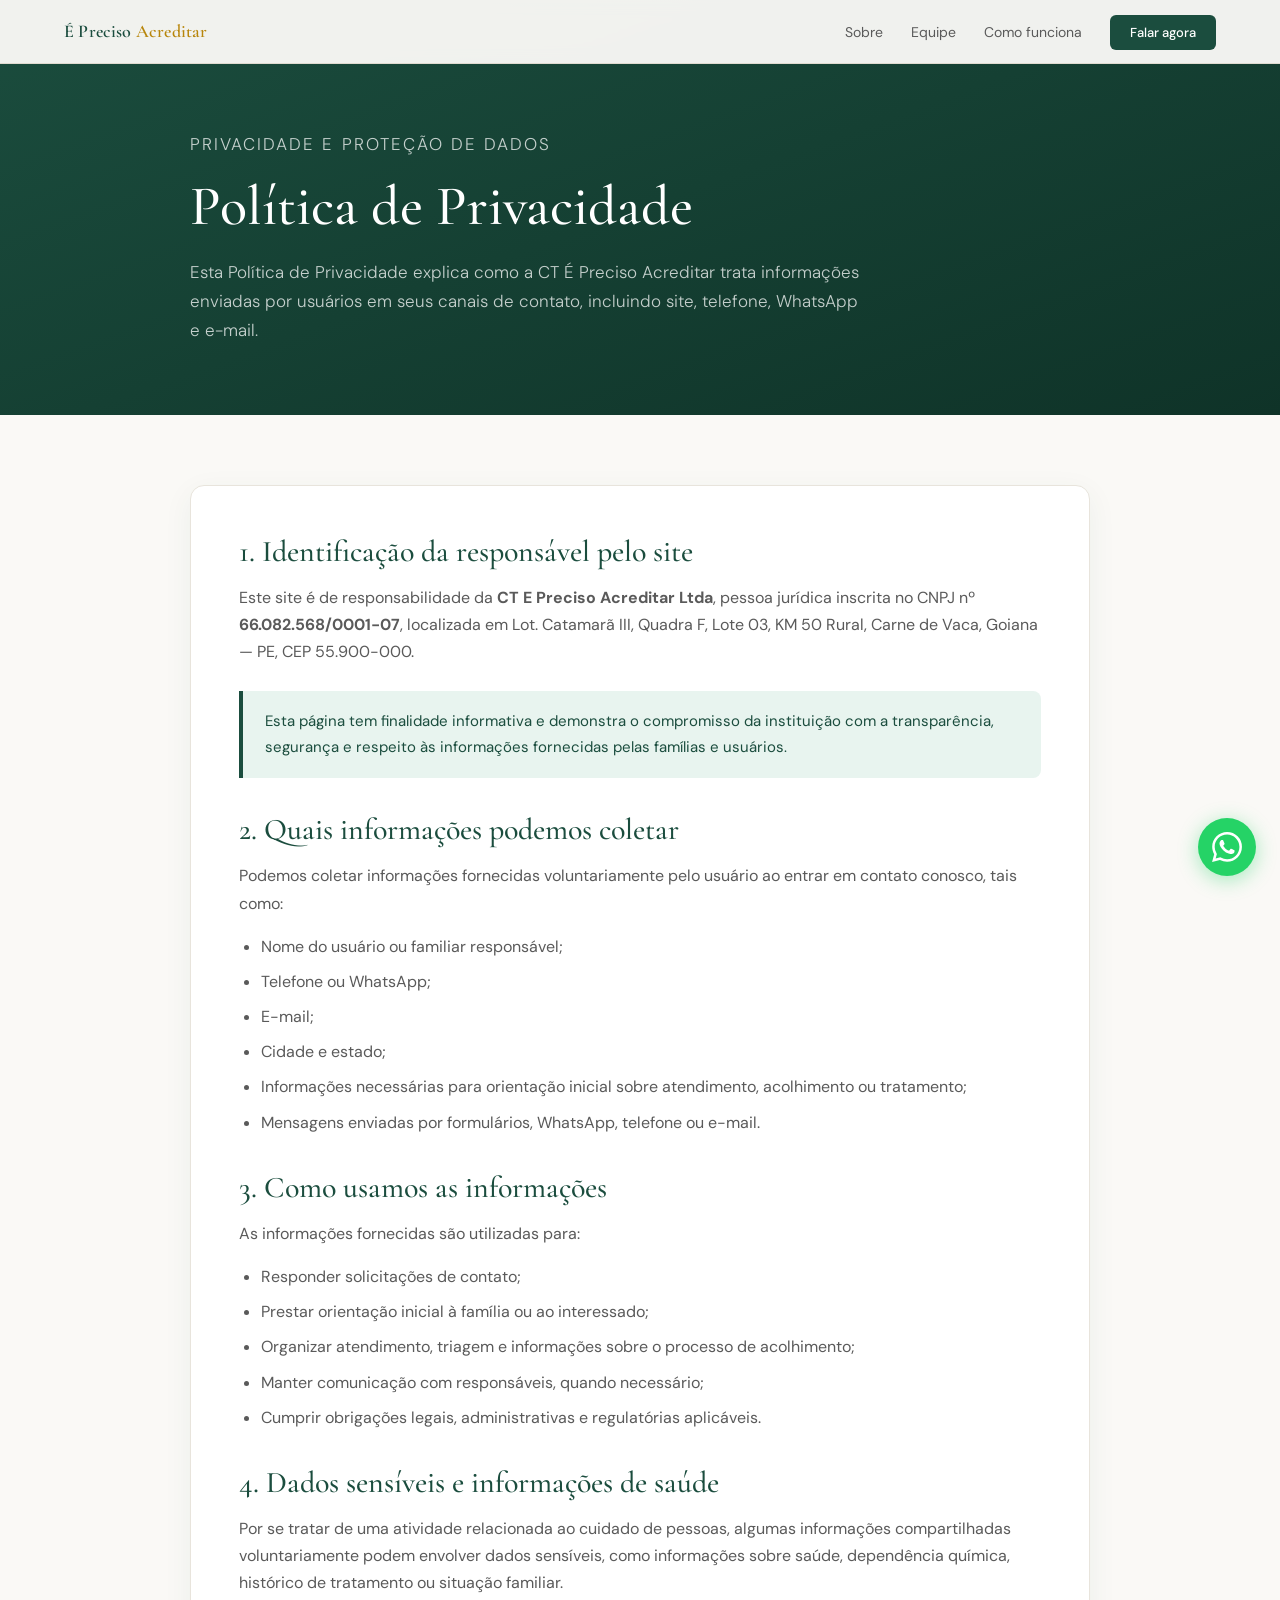
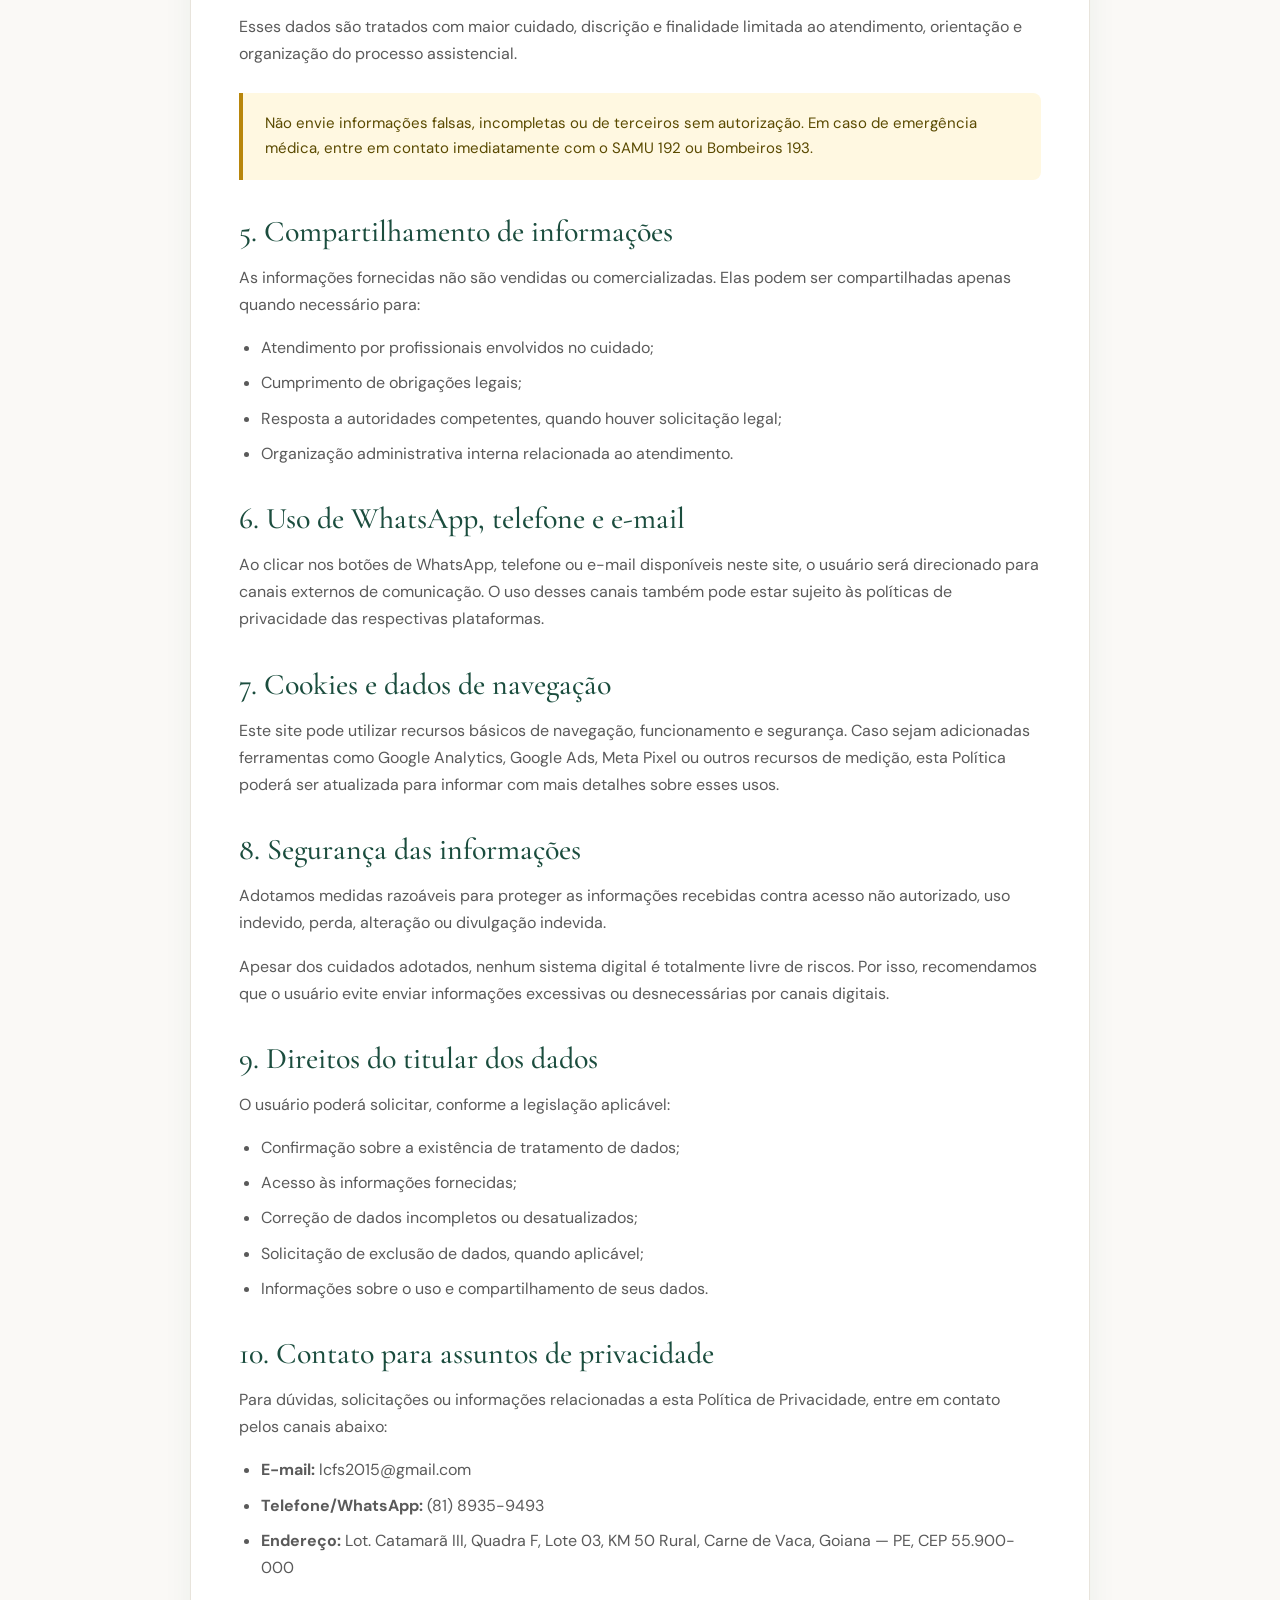
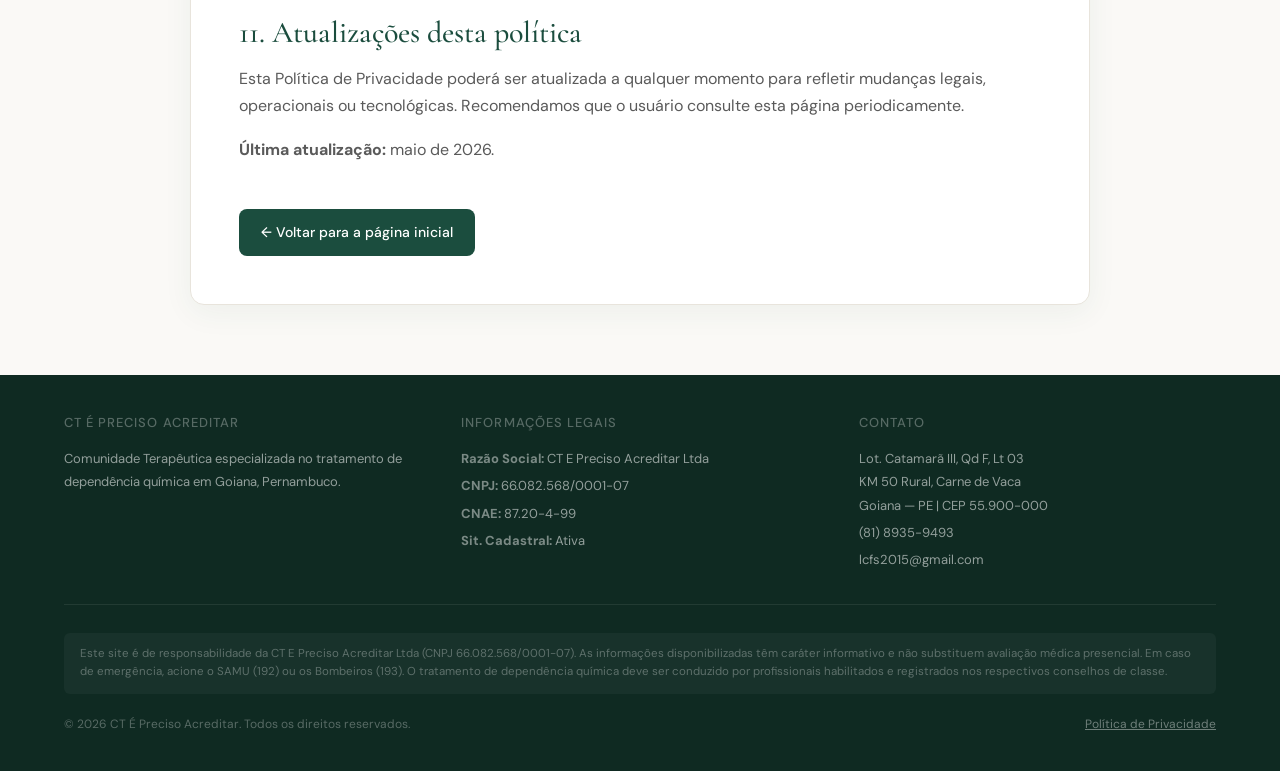
==== privacidade.html @ 7812416e "primeiro commit do site da CT" ====
<!DOCTYPE html>
<html lang="pt-BR">
<head>
  <meta charset="UTF-8">
  <meta name="viewport" content="width=device-width, initial-scale=1.0">

  <title>Política de Privacidade | CT É Preciso Acreditar</title>

  <meta name="description" content="Política de Privacidade da CT É Preciso Acreditar. Saiba como coletamos, utilizamos e protegemos informações enviadas por usuários em nossos canais de contato.">

  <link rel="preconnect" href="https://fonts.googleapis.com">
  <link href="https://fonts.googleapis.com/css2?family=Cormorant+Garamond:wght@400;500;600&family=DM+Sans:wght@300;400;500&display=swap" rel="stylesheet">

  <style>
    :root {
      --verde: #1b4d3e;
      --verde-medio: #2d6a55;
      --verde-claro: #e8f4ef;
      --ouro: #b8860b;
      --ouro-claro: #f5ecd4;
      --branco: #faf9f6;
      --cinza: #5a5a5a;
      --cinza-leve: #f2f0eb;
      --texto: #1a1a1a;
    }

    * {
      margin: 0;
      padding: 0;
      box-sizing: border-box;
    }

    body {
      font-family: 'DM Sans', sans-serif;
      background: var(--branco);
      color: var(--texto);
      font-size: 16px;
      line-height: 1.7;
    }

    h1, h2, h3 {
      font-family: 'Cormorant Garamond', serif;
      font-weight: 500;
      line-height: 1.2;
    }

    nav {
      position: fixed;
      top: 0;
      left: 0;
      right: 0;
      background: rgba(250,249,246,0.96);
      backdrop-filter: blur(8px);
      border-bottom: 1px solid #e0dbd0;
      z-index: 100;
      padding: 0 5%;
      display: flex;
      align-items: center;
      justify-content: space-between;
      height: 64px;
    }

    .nav-logo {
      font-family: 'Cormorant Garamond', serif;
      font-size: 18px;
      font-weight: 600;
      color: var(--verde);
      text-decoration: none;
      letter-spacing: 0.01em;
    }

    .nav-logo span {
      color: var(--ouro);
    }

    .nav-links {
      display: flex;
      gap: 28px;
      list-style: none;
    }

    .nav-links a {
      font-size: 14px;
      color: var(--cinza);
      text-decoration: none;
      font-weight: 400;
      transition: color 0.2s;
    }

    .nav-links a:hover {
      color: var(--verde);
    }

    .nav-cta {
      background: var(--verde);
      color: white !important;
      padding: 9px 20px;
      border-radius: 6px;
      font-size: 13px !important;
      font-weight: 500 !important;
    }

    .page-hero {
      background: linear-gradient(160deg, var(--verde) 0%, #0f3328 100%);
      padding: 130px 5% 70px;
      color: white;
    }

    .page-hero-content {
      max-width: 900px;
      margin: 0 auto;
    }

    .page-label {
      font-size: 12px;
      font-weight: 500;
      letter-spacing: 0.12em;
      text-transform: uppercase;
      color: #d4a843;
      margin-bottom: 14px;
    }

    .page-hero h1 {
      font-size: clamp(36px, 5vw, 56px);
      margin-bottom: 18px;
    }

    .page-hero p {
      max-width: 680px;
      color: rgba(255,255,255,0.75);
      font-size: 17px;
      font-weight: 300;
    }

    main {
      padding: 70px 5%;
    }

    .content {
      max-width: 900px;
      margin: 0 auto;
      background: white;
      border: 1px solid #e8e4dc;
      border-radius: 14px;
      padding: 48px;
      box-shadow: 0 8px 30px rgba(27,77,62,0.06);
    }

    .content h2 {
      color: var(--verde);
      font-size: 30px;
      margin-top: 34px;
      margin-bottom: 14px;
    }

    .content h2:first-child {
      margin-top: 0;
    }

    .content p {
      color: var(--cinza);
      margin-bottom: 16px;
    }

    .content ul {
      margin: 12px 0 22px 22px;
      color: var(--cinza);
    }

    .content li {
      margin-bottom: 8px;
    }

    .info-box {
      background: var(--verde-claro);
      border-left: 4px solid var(--verde);
      padding: 18px 22px;
      border-radius: 0 8px 8px 0;
      margin: 26px 0;
      color: var(--verde);
      font-size: 15px;
    }

    .warning-box {
      background: #fff8e1;
      border-left: 4px solid var(--ouro);
      padding: 18px 22px;
      border-radius: 0 8px 8px 0;
      margin: 26px 0;
      color: #5a4a00;
      font-size: 15px;
    }

    .back-link {
      display: inline-flex;
      align-items: center;
      gap: 8px;
      margin-top: 30px;
      background: var(--verde);
      color: white;
      padding: 12px 22px;
      border-radius: 8px;
      text-decoration: none;
      font-size: 14px;
      font-weight: 500;
      transition: background 0.2s;
    }

    .back-link:hover {
      background: var(--verde-medio);
    }

    footer {
      background: #0f2a22;
      color: rgba(255,255,255,0.5);
      padding: 36px 5%;
      font-size: 13px;
      line-height: 1.8;
    }

    .footer-grid {
      display: grid;
      grid-template-columns: 1fr 1fr 1fr;
      gap: 40px;
      margin-bottom: 28px;
      padding-bottom: 28px;
      border-bottom: 1px solid rgba(255,255,255,0.08);
    }

    .footer-col h4 {
      font-family: 'DM Sans', sans-serif;
      font-weight: 500;
      font-size: 13px;
      text-transform: uppercase;
      letter-spacing: 0.08em;
      color: rgba(255,255,255,0.3);
      margin-bottom: 12px;
    }

    .footer-col p,
    .footer-col a {
      color: rgba(255,255,255,0.55);
      display: block;
      text-decoration: none;
      margin-bottom: 4px;
    }

    .footer-col a:hover {
      color: rgba(255,255,255,0.8);
    }

    .footer-disclaimer {
      background: rgba(255,255,255,0.04);
      border-radius: 6px;
      padding: 12px 16px;
      font-size: 11.5px;
      color: rgba(255,255,255,0.3);
      margin-bottom: 20px;
      line-height: 1.6;
    }

    .footer-bottom {
      display: flex;
      justify-content: space-between;
      align-items: center;
      flex-wrap: wrap;
      gap: 12px;
      font-size: 12px;
      color: rgba(255,255,255,0.3);
    }

    .footer-bottom a {
      color: rgba(255,255,255,0.4);
      text-decoration: underline;
    }

    .float-wpp {
      position: fixed;
      bottom: 24px;
      right: 24px;
      width: 58px;
      height: 58px;
      background: #25D366;
      border-radius: 50%;
      display: flex;
      align-items: center;
      justify-content: center;
      box-shadow: 0 4px 20px rgba(37,211,102,0.4);
      z-index: 200;
      text-decoration: none;
      transition: transform 0.2s;
    }

    .float-wpp:hover {
      transform: scale(1.08);
    }

    .float-wpp svg {
      width: 30px;
      height: 30px;
      fill: white;
    }

    @media (max-width: 768px) {
      nav {
        padding: 0 4%;
      }

      .nav-links {
        display: none;
      }

      .page-hero {
        padding: 110px 5% 55px;
      }

      main {
        padding: 45px 5%;
      }

      .content {
        padding: 30px 22px;
      }

      .footer-grid {
        grid-template-columns: 1fr;
        gap: 32px;
      }
    }
  </style>
</head>

<body>

  <nav>
    <a href="index.html" class="nav-logo">É Preciso <span>Acreditar</span></a>
    <ul class="nav-links">
      <li><a href="index.html#sobre">Sobre</a></li>
      <li><a href="index.html#equipe">Equipe</a></li>
      <li><a href="index.html#como-funciona">Como funciona</a></li>
      <li><a href="index.html#contato" class="nav-cta">Falar agora</a></li>
    </ul>
  </nav>

  <header class="page-hero">
    <div class="page-hero-content">
      <p class="page-label">Privacidade e proteção de dados</p>
      <h1>Política de Privacidade</h1>
      <p>
        Esta Política de Privacidade explica como a CT É Preciso Acreditar trata informações enviadas por usuários em seus canais de contato, incluindo site, telefone, WhatsApp e e-mail.
      </p>
    </div>
  </header>

  <main>
    <div class="content">

      <h2>1. Identificação da responsável pelo site</h2>
      <p>
        Este site é de responsabilidade da <strong>CT E Preciso Acreditar Ltda</strong>, pessoa jurídica inscrita no CNPJ nº <strong>66.082.568/0001-07</strong>, localizada em Lot. Catamarã III, Quadra F, Lote 03, KM 50 Rural, Carne de Vaca, Goiana — PE, CEP 55.900-000.
      </p>

      <div class="info-box">
        Esta página tem finalidade informativa e demonstra o compromisso da instituição com a transparência, segurança e respeito às informações fornecidas pelas famílias e usuários.
      </div>

      <h2>2. Quais informações podemos coletar</h2>
      <p>
        Podemos coletar informações fornecidas voluntariamente pelo usuário ao entrar em contato conosco, tais como:
      </p>
      <ul>
        <li>Nome do usuário ou familiar responsável;</li>
        <li>Telefone ou WhatsApp;</li>
        <li>E-mail;</li>
        <li>Cidade e estado;</li>
        <li>Informações necessárias para orientação inicial sobre atendimento, acolhimento ou tratamento;</li>
        <li>Mensagens enviadas por formulários, WhatsApp, telefone ou e-mail.</li>
      </ul>

      <h2>3. Como usamos as informações</h2>
      <p>
        As informações fornecidas são utilizadas para:
      </p>
      <ul>
        <li>Responder solicitações de contato;</li>
        <li>Prestar orientação inicial à família ou ao interessado;</li>
        <li>Organizar atendimento, triagem e informações sobre o processo de acolhimento;</li>
        <li>Manter comunicação com responsáveis, quando necessário;</li>
        <li>Cumprir obrigações legais, administrativas e regulatórias aplicáveis.</li>
      </ul>

      <h2>4. Dados sensíveis e informações de saúde</h2>
      <p>
        Por se tratar de uma atividade relacionada ao cuidado de pessoas, algumas informações compartilhadas voluntariamente podem envolver dados sensíveis, como informações sobre saúde, dependência química, histórico de tratamento ou situação familiar.
      </p>
      <p>
        Esses dados são tratados com maior cuidado, discrição e finalidade limitada ao atendimento, orientação e organização do processo assistencial.
      </p>

      <div class="warning-box">
        Não envie informações falsas, incompletas ou de terceiros sem autorização. Em caso de emergência médica, entre em contato imediatamente com o SAMU 192 ou Bombeiros 193.
      </div>

      <h2>5. Compartilhamento de informações</h2>
      <p>
        As informações fornecidas não são vendidas ou comercializadas. Elas podem ser compartilhadas apenas quando necessário para:
      </p>
      <ul>
        <li>Atendimento por profissionais envolvidos no cuidado;</li>
        <li>Cumprimento de obrigações legais;</li>
        <li>Resposta a autoridades competentes, quando houver solicitação legal;</li>
        <li>Organização administrativa interna relacionada ao atendimento.</li>
      </ul>

      <h2>6. Uso de WhatsApp, telefone e e-mail</h2>
      <p>
        Ao clicar nos botões de WhatsApp, telefone ou e-mail disponíveis neste site, o usuário será direcionado para canais externos de comunicação. O uso desses canais também pode estar sujeito às políticas de privacidade das respectivas plataformas.
      </p>

      <h2>7. Cookies e dados de navegação</h2>
      <p>
        Este site pode utilizar recursos básicos de navegação, funcionamento e segurança. Caso sejam adicionadas ferramentas como Google Analytics, Google Ads, Meta Pixel ou outros recursos de medição, esta Política poderá ser atualizada para informar com mais detalhes sobre esses usos.
      </p>

      <h2>8. Segurança das informações</h2>
      <p>
        Adotamos medidas razoáveis para proteger as informações recebidas contra acesso não autorizado, uso indevido, perda, alteração ou divulgação indevida.
      </p>
      <p>
        Apesar dos cuidados adotados, nenhum sistema digital é totalmente livre de riscos. Por isso, recomendamos que o usuário evite enviar informações excessivas ou desnecessárias por canais digitais.
      </p>

      <h2>9. Direitos do titular dos dados</h2>
      <p>
        O usuário poderá solicitar, conforme a legislação aplicável:
      </p>
      <ul>
        <li>Confirmação sobre a existência de tratamento de dados;</li>
        <li>Acesso às informações fornecidas;</li>
        <li>Correção de dados incompletos ou desatualizados;</li>
        <li>Solicitação de exclusão de dados, quando aplicável;</li>
        <li>Informações sobre o uso e compartilhamento de seus dados.</li>
      </ul>

      <h2>10. Contato para assuntos de privacidade</h2>
      <p>
        Para dúvidas, solicitações ou informações relacionadas a esta Política de Privacidade, entre em contato pelos canais abaixo:
      </p>
      <ul>
        <li><strong>E-mail:</strong> lcfs2015@gmail.com</li>
        <li><strong>Telefone/WhatsApp:</strong> (81) 8935-9493</li>
        <li><strong>Endereço:</strong> Lot. Catamarã III, Quadra F, Lote 03, KM 50 Rural, Carne de Vaca, Goiana — PE, CEP 55.900-000</li>
      </ul>

      <h2>11. Atualizações desta política</h2>
      <p>
        Esta Política de Privacidade poderá ser atualizada a qualquer momento para refletir mudanças legais, operacionais ou tecnológicas. Recomendamos que o usuário consulte esta página periodicamente.
      </p>

      <p><strong>Última atualização:</strong> maio de 2026.</p>

      <a href="index.html" class="back-link">← Voltar para a página inicial</a>

    </div>
  </main>

  <footer>
    <div class="footer-grid">
      <div class="footer-col">
        <h4>CT É Preciso Acreditar</h4>
        <p>Comunidade Terapêutica especializada no tratamento de dependência química em Goiana, Pernambuco.</p>
      </div>

      <div class="footer-col">
        <h4>Informações legais</h4>
        <p><strong style="color:rgba(255,255,255,0.45)">Razão Social:</strong> CT E Preciso Acreditar Ltda</p>
        <p><strong style="color:rgba(255,255,255,0.45)">CNPJ:</strong> 66.082.568/0001-07</p>
        <p><strong style="color:rgba(255,255,255,0.45)">CNAE:</strong> 87.20-4-99</p>
        <p><strong style="color:rgba(255,255,255,0.45)">Sit. Cadastral:</strong> Ativa</p>
      </div>

      <div class="footer-col">
        <h4>Contato</h4>
        <p>Lot. Catamarã III, Qd F, Lt 03<br>KM 50 Rural, Carne de Vaca<br>Goiana — PE | CEP 55.900-000</p>
        <a href="tel:+558189359493">(81) 8935-9493</a>
        <a href="mailto:lcfs2015@gmail.com">lcfs2015@gmail.com</a>
      </div>
    </div>

    <div class="footer-disclaimer">
      Este site é de responsabilidade da CT E Preciso Acreditar Ltda (CNPJ 66.082.568/0001-07). As informações disponibilizadas têm caráter informativo e não substituem avaliação médica presencial. Em caso de emergência, acione o SAMU (192) ou os Bombeiros (193). O tratamento de dependência química deve ser conduzido por profissionais habilitados e registrados nos respectivos conselhos de classe.
    </div>

    <div class="footer-bottom">
      <span>© 2026 CT É Preciso Acreditar. Todos os direitos reservados.</span>
      <a href="privacidade.html">Política de Privacidade</a>
    </div>
  </footer>

  <a href="https://wa.me/5581893599493?text=Olá,%20gostaria%20de%20informações%20sobre%20o%20tratamento" class="float-wpp" target="_blank" aria-label="Falar pelo WhatsApp">
    <svg xmlns="http://www.w3.org/2000/svg" viewBox="0 0 24 24">
      <path d="M17.472 14.382c-.297-.149-1.758-.867-2.03-.967-.273-.099-.471-.148-.67.15-.197.297-.767.966-.94 1.164-.173.199-.347.223-.644.075-.297-.15-1.255-.463-2.39-1.475-.883-.788-1.48-1.761-1.653-2.059-.173-.297-.018-.458.13-.606.134-.133.298-.347.446-.52.149-.174.198-.298.298-.497.099-.198.05-.371-.025-.52-.075-.149-.669-1.612-.916-2.207-.242-.579-.487-.5-.669-.51-.173-.008-.371-.01-.57-.01-.198 0-.52.074-.792.372-.272.297-1.04 1.016-1.04 2.479 0 1.462 1.065 2.875 1.213 3.074.149.198 2.096 3.2 5.077 4.487.709.306 1.262.489 1.694.625.712.227 1.36.195 1.871.118.571-.085 1.758-.719 2.006-1.413.248-.694.248-1.289.173-1.413-.074-.124-.272-.198-.57-.347m-5.421 7.403h-.004a9.87 9.87 0 01-5.031-1.378l-.361-.214-3.741.982.998-3.648-.235-.374a9.86 9.86 0 01-1.51-5.26c.001-5.45 4.436-9.884 9.888-9.884 2.64 0 5.122 1.03 6.988 2.898a9.825 9.825 0 012.893 6.994c-.003 5.45-4.437 9.884-9.885 9.884m8.413-18.297A11.815 11.815 0 0012.05 0C5.495 0 .16 5.335.157 11.892c0 2.096.547 4.142 1.588 5.945L.057 24l6.305-1.654a11.882 11.882 0 005.683 1.448h.005c6.554 0 11.89-5.335 11.893-11.893a11.821 11.821 0 00-3.48-8.413z"/>
    </svg>
  </a>

</body>
</html>
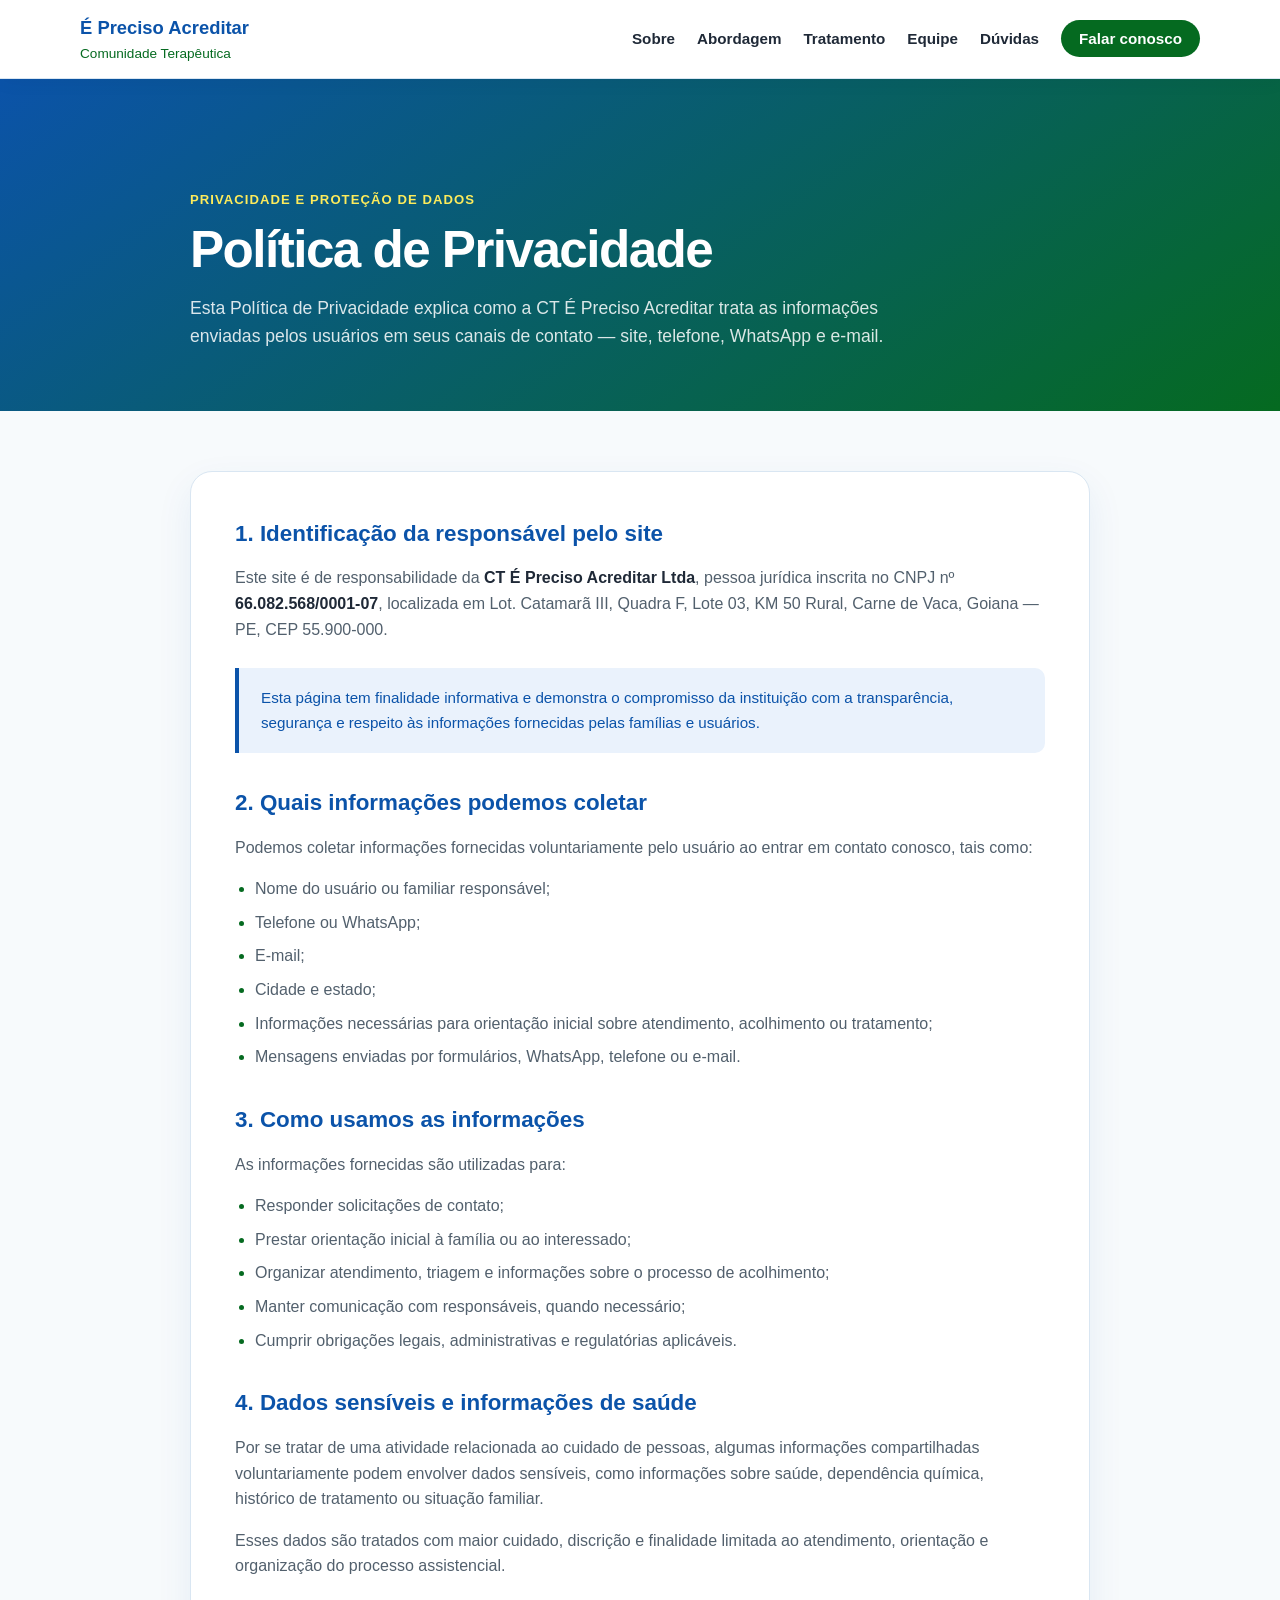
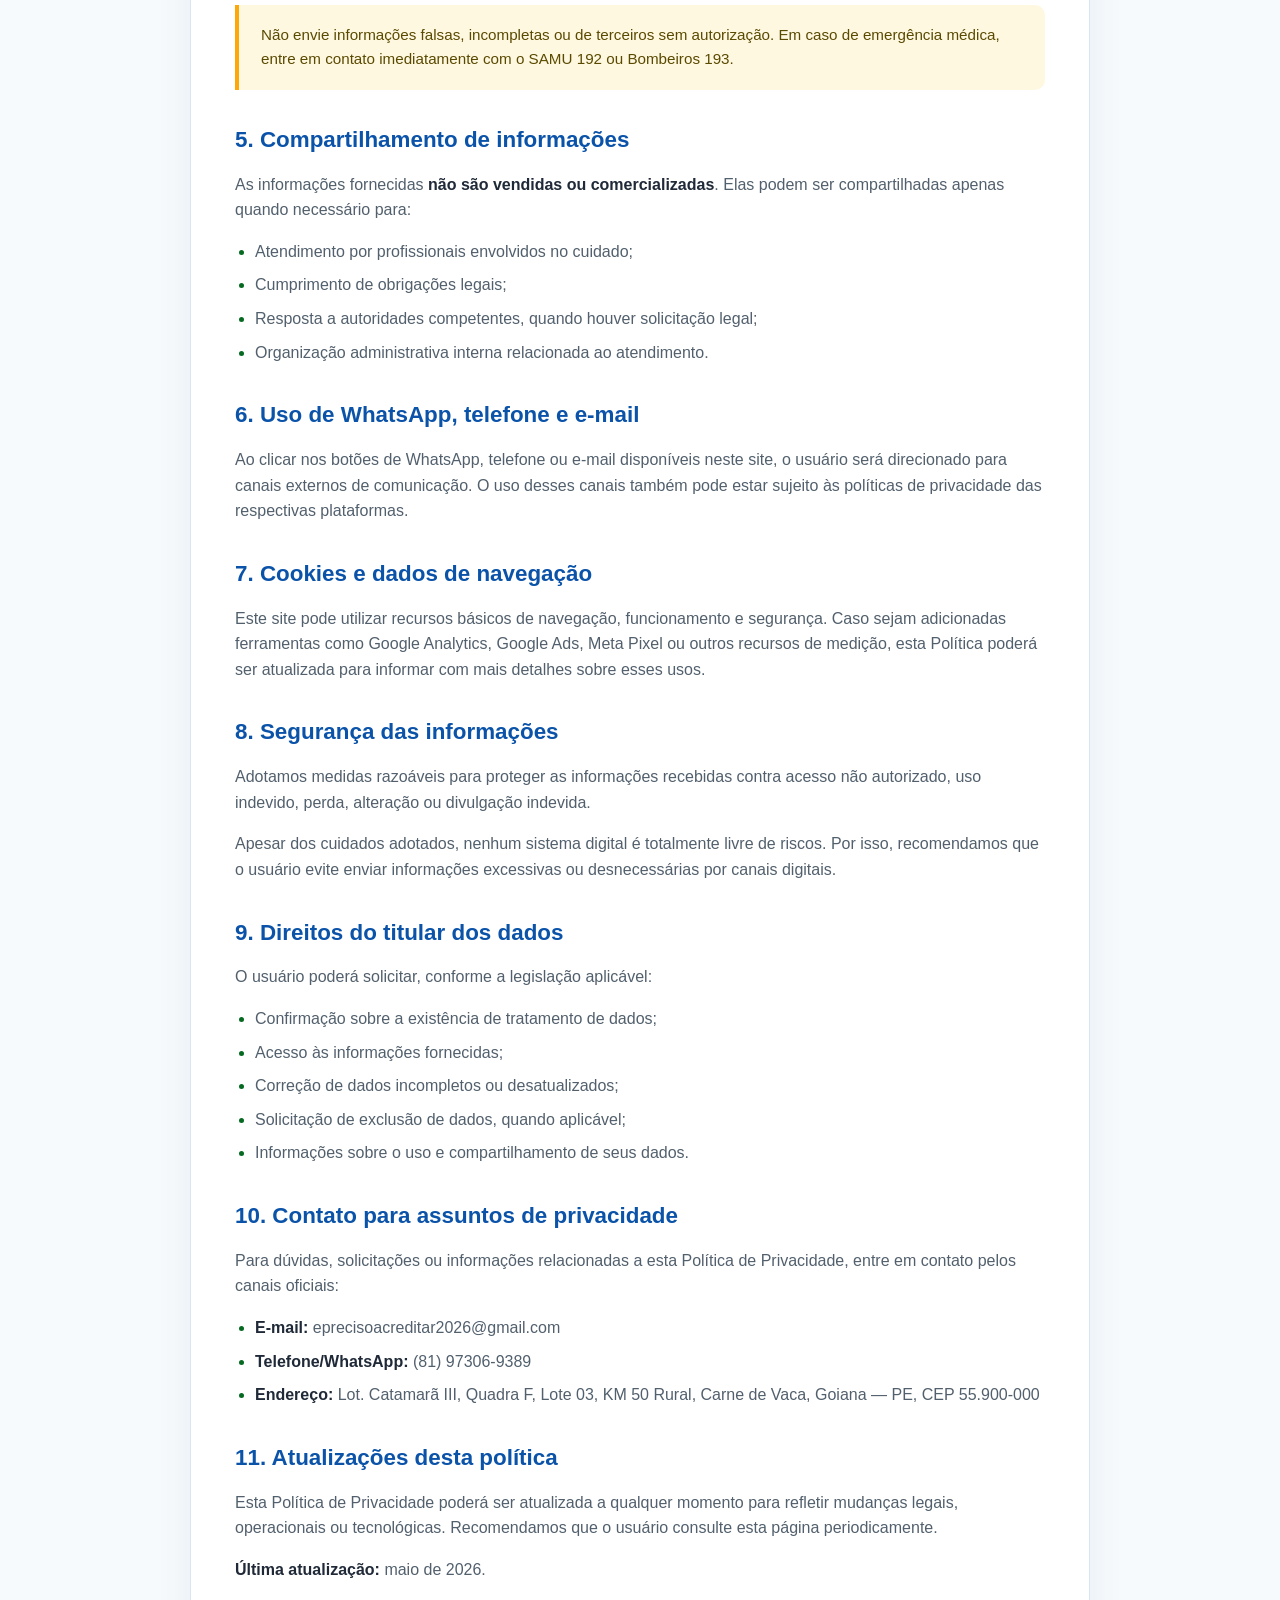
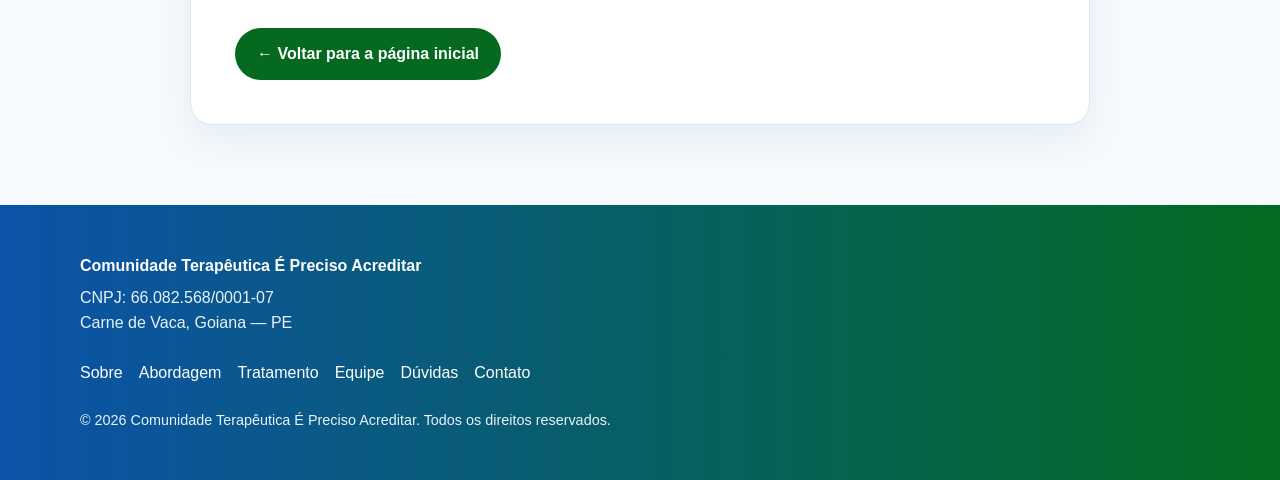
==== commit f3d10423: "feat: refaz privacidade.html consistente com site, atualiza README e CSS" ====
--- a/privacidade.html
+++ b/privacidade.html
@@ -1,507 +1,161 @@
 <!DOCTYPE html>
 <html lang="pt-BR">
 <head>
-  <meta charset="UTF-8">
-  <meta name="viewport" content="width=device-width, initial-scale=1.0">
+    <meta charset="UTF-8">
+    <meta name="viewport" content="width=device-width, initial-scale=1.0">
+    <title>Política de Privacidade — CT É Preciso Acreditar</title>
+    <meta name="description" content="Política de Privacidade da Comunidade Terapêutica É Preciso Acreditar. Como coletamos, utilizamos e protegemos as informações enviadas pelos usuários.">
 
-  <title>Política de Privacidade | CT É Preciso Acreditar</title>
-
-  <meta name="description" content="Política de Privacidade da CT É Preciso Acreditar. Saiba como coletamos, utilizamos e protegemos informações enviadas por usuários em nossos canais de contato.">
-
-  <link rel="preconnect" href="https://fonts.googleapis.com">
-  <link href="https://fonts.googleapis.com/css2?family=Cormorant+Garamond:wght@400;500;600&family=DM+Sans:wght@300;400;500&display=swap" rel="stylesheet">
-
-  <style>
-    :root {
-      --verde: #1b4d3e;
-      --verde-medio: #2d6a55;
-      --verde-claro: #e8f4ef;
-      --ouro: #b8860b;
-      --ouro-claro: #f5ecd4;
-      --branco: #faf9f6;
-      --cinza: #5a5a5a;
-      --cinza-leve: #f2f0eb;
-      --texto: #1a1a1a;
-    }
-
-    * {
-      margin: 0;
-      padding: 0;
-      box-sizing: border-box;
-    }
-
-    body {
-      font-family: 'DM Sans', sans-serif;
-      background: var(--branco);
-      color: var(--texto);
-      font-size: 16px;
-      line-height: 1.7;
-    }
-
-    h1, h2, h3 {
-      font-family: 'Cormorant Garamond', serif;
-      font-weight: 500;
-      line-height: 1.2;
-    }
-
-    nav {
-      position: fixed;
-      top: 0;
-      left: 0;
-      right: 0;
-      background: rgba(250,249,246,0.96);
-      backdrop-filter: blur(8px);
-      border-bottom: 1px solid #e0dbd0;
-      z-index: 100;
-      padding: 0 5%;
-      display: flex;
-      align-items: center;
-      justify-content: space-between;
-      height: 64px;
-    }
-
-    .nav-logo {
-      font-family: 'Cormorant Garamond', serif;
-      font-size: 18px;
-      font-weight: 600;
-      color: var(--verde);
-      text-decoration: none;
-      letter-spacing: 0.01em;
-    }
-
-    .nav-logo span {
-      color: var(--ouro);
-    }
-
-    .nav-links {
-      display: flex;
-      gap: 28px;
-      list-style: none;
-    }
-
-    .nav-links a {
-      font-size: 14px;
-      color: var(--cinza);
-      text-decoration: none;
-      font-weight: 400;
-      transition: color 0.2s;
-    }
-
-    .nav-links a:hover {
-      color: var(--verde);
-    }
-
-    .nav-cta {
-      background: var(--verde);
-      color: white !important;
-      padding: 9px 20px;
-      border-radius: 6px;
-      font-size: 13px !important;
-      font-weight: 500 !important;
-    }
-
-    .page-hero {
-      background: linear-gradient(160deg, var(--verde) 0%, #0f3328 100%);
-      padding: 130px 5% 70px;
-      color: white;
-    }
-
-    .page-hero-content {
-      max-width: 900px;
-      margin: 0 auto;
-    }
-
-    .page-label {
-      font-size: 12px;
-      font-weight: 500;
-      letter-spacing: 0.12em;
-      text-transform: uppercase;
-      color: #d4a843;
-      margin-bottom: 14px;
-    }
-
-    .page-hero h1 {
-      font-size: clamp(36px, 5vw, 56px);
-      margin-bottom: 18px;
-    }
-
-    .page-hero p {
-      max-width: 680px;
-      color: rgba(255,255,255,0.75);
-      font-size: 17px;
-      font-weight: 300;
-    }
-
-    main {
-      padding: 70px 5%;
-    }
-
-    .content {
-      max-width: 900px;
-      margin: 0 auto;
-      background: white;
-      border: 1px solid #e8e4dc;
-      border-radius: 14px;
-      padding: 48px;
-      box-shadow: 0 8px 30px rgba(27,77,62,0.06);
-    }
-
-    .content h2 {
-      color: var(--verde);
-      font-size: 30px;
-      margin-top: 34px;
-      margin-bottom: 14px;
-    }
-
-    .content h2:first-child {
-      margin-top: 0;
-    }
-
-    .content p {
-      color: var(--cinza);
-      margin-bottom: 16px;
-    }
-
-    .content ul {
-      margin: 12px 0 22px 22px;
-      color: var(--cinza);
-    }
-
-    .content li {
-      margin-bottom: 8px;
-    }
-
-    .info-box {
-      background: var(--verde-claro);
-      border-left: 4px solid var(--verde);
-      padding: 18px 22px;
-      border-radius: 0 8px 8px 0;
-      margin: 26px 0;
-      color: var(--verde);
-      font-size: 15px;
-    }
-
-    .warning-box {
-      background: #fff8e1;
-      border-left: 4px solid var(--ouro);
-      padding: 18px 22px;
-      border-radius: 0 8px 8px 0;
-      margin: 26px 0;
-      color: #5a4a00;
-      font-size: 15px;
-    }
-
-    .back-link {
-      display: inline-flex;
-      align-items: center;
-      gap: 8px;
-      margin-top: 30px;
-      background: var(--verde);
-      color: white;
-      padding: 12px 22px;
-      border-radius: 8px;
-      text-decoration: none;
-      font-size: 14px;
-      font-weight: 500;
-      transition: background 0.2s;
-    }
-
-    .back-link:hover {
-      background: var(--verde-medio);
-    }
-
-    footer {
-      background: #0f2a22;
-      color: rgba(255,255,255,0.5);
-      padding: 36px 5%;
-      font-size: 13px;
-      line-height: 1.8;
-    }
-
-    .footer-grid {
-      display: grid;
-      grid-template-columns: 1fr 1fr 1fr;
-      gap: 40px;
-      margin-bottom: 28px;
-      padding-bottom: 28px;
-      border-bottom: 1px solid rgba(255,255,255,0.08);
-    }
-
-    .footer-col h4 {
-      font-family: 'DM Sans', sans-serif;
-      font-weight: 500;
-      font-size: 13px;
-      text-transform: uppercase;
-      letter-spacing: 0.08em;
-      color: rgba(255,255,255,0.3);
-      margin-bottom: 12px;
-    }
-
-    .footer-col p,
-    .footer-col a {
-      color: rgba(255,255,255,0.55);
-      display: block;
-      text-decoration: none;
-      margin-bottom: 4px;
-    }
-
-    .footer-col a:hover {
-      color: rgba(255,255,255,0.8);
-    }
-
-    .footer-disclaimer {
-      background: rgba(255,255,255,0.04);
-      border-radius: 6px;
-      padding: 12px 16px;
-      font-size: 11.5px;
-      color: rgba(255,255,255,0.3);
-      margin-bottom: 20px;
-      line-height: 1.6;
-    }
-
-    .footer-bottom {
-      display: flex;
-      justify-content: space-between;
-      align-items: center;
-      flex-wrap: wrap;
-      gap: 12px;
-      font-size: 12px;
-      color: rgba(255,255,255,0.3);
-    }
-
-    .footer-bottom a {
-      color: rgba(255,255,255,0.4);
-      text-decoration: underline;
-    }
-
-    .float-wpp {
-      position: fixed;
-      bottom: 24px;
-      right: 24px;
-      width: 58px;
-      height: 58px;
-      background: #25D366;
-      border-radius: 50%;
-      display: flex;
-      align-items: center;
-      justify-content: center;
-      box-shadow: 0 4px 20px rgba(37,211,102,0.4);
-      z-index: 200;
-      text-decoration: none;
-      transition: transform 0.2s;
-    }
-
-    .float-wpp:hover {
-      transform: scale(1.08);
-    }
-
-    .float-wpp svg {
-      width: 30px;
-      height: 30px;
-      fill: white;
-    }
-
-    @media (max-width: 768px) {
-      nav {
-        padding: 0 4%;
-      }
-
-      .nav-links {
-        display: none;
-      }
-
-      .page-hero {
-        padding: 110px 5% 55px;
-      }
-
-      main {
-        padding: 45px 5%;
-      }
-
-      .content {
-        padding: 30px 22px;
-      }
-
-      .footer-grid {
-        grid-template-columns: 1fr;
-        gap: 32px;
-      }
-    }
-  </style>
+    <link rel="stylesheet" href="assets/css/style.css">
 </head>
-
 <body>
 
-  <nav>
-    <a href="index.html" class="nav-logo">É Preciso <span>Acreditar</span></a>
-    <ul class="nav-links">
-      <li><a href="index.html#sobre">Sobre</a></li>
-      <li><a href="index.html#equipe">Equipe</a></li>
-      <li><a href="index.html#como-funciona">Como funciona</a></li>
-      <li><a href="index.html#contato" class="nav-cta">Falar agora</a></li>
-    </ul>
-  </nav>
+    <header class="site-header">
+        <div class="site-header__container">
+            <a href="index.html" class="site-header__brand">
+                <span class="site-header__brand-name">É Preciso Acreditar</span>
+                <span class="site-header__brand-tag">Comunidade Terapêutica</span>
+            </a>
+            <nav class="site-nav" aria-label="Navegação principal">
+                <ul class="site-nav__list">
+                    <li><a href="index.html#sobre" class="site-nav__link">Sobre</a></li>
+                    <li><a href="index.html#abordagem" class="site-nav__link">Abordagem</a></li>
+                    <li><a href="index.html#tratamento" class="site-nav__link">Tratamento</a></li>
+                    <li><a href="index.html#equipe" class="site-nav__link">Equipe</a></li>
+                    <li><a href="index.html#faq" class="site-nav__link">Dúvidas</a></li>
+                    <li><a href="index.html#contato" class="site-nav__link site-nav__link--cta">Falar conosco</a></li>
+                </ul>
+            </nav>
+        </div>
+    </header>
 
-  <header class="page-hero">
-    <div class="page-hero-content">
-      <p class="page-label">Privacidade e proteção de dados</p>
-      <h1>Política de Privacidade</h1>
-      <p>
-        Esta Política de Privacidade explica como a CT É Preciso Acreditar trata informações enviadas por usuários em seus canais de contato, incluindo site, telefone, WhatsApp e e-mail.
-      </p>
-    </div>
-  </header>
+    <main>
 
-  <main>
-    <div class="content">
+        <section class="policy-hero">
+            <div class="policy-hero__container">
+                <p class="policy-hero__eyebrow">Privacidade e proteção de dados</p>
+                <h1 class="policy-hero__title">Política de Privacidade</h1>
+                <p class="policy-hero__intro">Esta Política de Privacidade explica como a CT É Preciso Acreditar trata as informações enviadas pelos usuários em seus canais de contato — site, telefone, WhatsApp e e-mail.</p>
+            </div>
+        </section>
 
-      <h2>1. Identificação da responsável pelo site</h2>
-      <p>
-        Este site é de responsabilidade da <strong>CT E Preciso Acreditar Ltda</strong>, pessoa jurídica inscrita no CNPJ nº <strong>66.082.568/0001-07</strong>, localizada em Lot. Catamarã III, Quadra F, Lote 03, KM 50 Rural, Carne de Vaca, Goiana — PE, CEP 55.900-000.
-      </p>
+        <section class="policy-main">
+            <div class="policy-main__container">
+                <div class="policy-content">
 
-      <div class="info-box">
-        Esta página tem finalidade informativa e demonstra o compromisso da instituição com a transparência, segurança e respeito às informações fornecidas pelas famílias e usuários.
-      </div>
+                    <h2>1. Identificação da responsável pelo site</h2>
+                    <p>Este site é de responsabilidade da <strong>CT É Preciso Acreditar Ltda</strong>, pessoa jurídica inscrita no CNPJ nº <strong>66.082.568/0001-07</strong>, localizada em Lot. Catamarã III, Quadra F, Lote 03, KM 50 Rural, Carne de Vaca, Goiana — PE, CEP 55.900-000.</p>
 
-      <h2>2. Quais informações podemos coletar</h2>
-      <p>
-        Podemos coletar informações fornecidas voluntariamente pelo usuário ao entrar em contato conosco, tais como:
-      </p>
-      <ul>
-        <li>Nome do usuário ou familiar responsável;</li>
-        <li>Telefone ou WhatsApp;</li>
-        <li>E-mail;</li>
-        <li>Cidade e estado;</li>
-        <li>Informações necessárias para orientação inicial sobre atendimento, acolhimento ou tratamento;</li>
-        <li>Mensagens enviadas por formulários, WhatsApp, telefone ou e-mail.</li>
-      </ul>
+                    <div class="info-box">
+                        Esta página tem finalidade informativa e demonstra o compromisso da instituição com a transparência, segurança e respeito às informações fornecidas pelas famílias e usuários.
+                    </div>
 
-      <h2>3. Como usamos as informações</h2>
-      <p>
-        As informações fornecidas são utilizadas para:
-      </p>
-      <ul>
-        <li>Responder solicitações de contato;</li>
-        <li>Prestar orientação inicial à família ou ao interessado;</li>
-        <li>Organizar atendimento, triagem e informações sobre o processo de acolhimento;</li>
-        <li>Manter comunicação com responsáveis, quando necessário;</li>
-        <li>Cumprir obrigações legais, administrativas e regulatórias aplicáveis.</li>
-      </ul>
+                    <h2>2. Quais informações podemos coletar</h2>
+                    <p>Podemos coletar informações fornecidas voluntariamente pelo usuário ao entrar em contato conosco, tais como:</p>
+                    <ul>
+                        <li>Nome do usuário ou familiar responsável;</li>
+                        <li>Telefone ou WhatsApp;</li>
+                        <li>E-mail;</li>
+                        <li>Cidade e estado;</li>
+                        <li>Informações necessárias para orientação inicial sobre atendimento, acolhimento ou tratamento;</li>
+                        <li>Mensagens enviadas por formulários, WhatsApp, telefone ou e-mail.</li>
+                    </ul>
 
-      <h2>4. Dados sensíveis e informações de saúde</h2>
-      <p>
-        Por se tratar de uma atividade relacionada ao cuidado de pessoas, algumas informações compartilhadas voluntariamente podem envolver dados sensíveis, como informações sobre saúde, dependência química, histórico de tratamento ou situação familiar.
-      </p>
-      <p>
-        Esses dados são tratados com maior cuidado, discrição e finalidade limitada ao atendimento, orientação e organização do processo assistencial.
-      </p>
+                    <h2>3. Como usamos as informações</h2>
+                    <p>As informações fornecidas são utilizadas para:</p>
+                    <ul>
+                        <li>Responder solicitações de contato;</li>
+                        <li>Prestar orientação inicial à família ou ao interessado;</li>
+                        <li>Organizar atendimento, triagem e informações sobre o processo de acolhimento;</li>
+                        <li>Manter comunicação com responsáveis, quando necessário;</li>
+                        <li>Cumprir obrigações legais, administrativas e regulatórias aplicáveis.</li>
+                    </ul>
 
-      <div class="warning-box">
-        Não envie informações falsas, incompletas ou de terceiros sem autorização. Em caso de emergência médica, entre em contato imediatamente com o SAMU 192 ou Bombeiros 193.
-      </div>
+                    <h2>4. Dados sensíveis e informações de saúde</h2>
+                    <p>Por se tratar de uma atividade relacionada ao cuidado de pessoas, algumas informações compartilhadas voluntariamente podem envolver dados sensíveis, como informações sobre saúde, dependência química, histórico de tratamento ou situação familiar.</p>
+                    <p>Esses dados são tratados com maior cuidado, discrição e finalidade limitada ao atendimento, orientação e organização do processo assistencial.</p>
 
-      <h2>5. Compartilhamento de informações</h2>
-      <p>
-        As informações fornecidas não são vendidas ou comercializadas. Elas podem ser compartilhadas apenas quando necessário para:
-      </p>
-      <ul>
-        <li>Atendimento por profissionais envolvidos no cuidado;</li>
-        <li>Cumprimento de obrigações legais;</li>
-        <li>Resposta a autoridades competentes, quando houver solicitação legal;</li>
-        <li>Organização administrativa interna relacionada ao atendimento.</li>
-      </ul>
+                    <div class="warning-box">
+                        Não envie informações falsas, incompletas ou de terceiros sem autorização. Em caso de emergência médica, entre em contato imediatamente com o SAMU 192 ou Bombeiros 193.
+                    </div>
 
-      <h2>6. Uso de WhatsApp, telefone e e-mail</h2>
-      <p>
-        Ao clicar nos botões de WhatsApp, telefone ou e-mail disponíveis neste site, o usuário será direcionado para canais externos de comunicação. O uso desses canais também pode estar sujeito às políticas de privacidade das respectivas plataformas.
-      </p>
+                    <h2>5. Compartilhamento de informações</h2>
+                    <p>As informações fornecidas <strong>não são vendidas ou comercializadas</strong>. Elas podem ser compartilhadas apenas quando necessário para:</p>
+                    <ul>
+                        <li>Atendimento por profissionais envolvidos no cuidado;</li>
+                        <li>Cumprimento de obrigações legais;</li>
+                        <li>Resposta a autoridades competentes, quando houver solicitação legal;</li>
+                        <li>Organização administrativa interna relacionada ao atendimento.</li>
+                    </ul>
 
-      <h2>7. Cookies e dados de navegação</h2>
-      <p>
-        Este site pode utilizar recursos básicos de navegação, funcionamento e segurança. Caso sejam adicionadas ferramentas como Google Analytics, Google Ads, Meta Pixel ou outros recursos de medição, esta Política poderá ser atualizada para informar com mais detalhes sobre esses usos.
-      </p>
+                    <h2>6. Uso de WhatsApp, telefone e e-mail</h2>
+                    <p>Ao clicar nos botões de WhatsApp, telefone ou e-mail disponíveis neste site, o usuário será direcionado para canais externos de comunicação. O uso desses canais também pode estar sujeito às políticas de privacidade das respectivas plataformas.</p>
 
-      <h2>8. Segurança das informações</h2>
-      <p>
-        Adotamos medidas razoáveis para proteger as informações recebidas contra acesso não autorizado, uso indevido, perda, alteração ou divulgação indevida.
-      </p>
-      <p>
-        Apesar dos cuidados adotados, nenhum sistema digital é totalmente livre de riscos. Por isso, recomendamos que o usuário evite enviar informações excessivas ou desnecessárias por canais digitais.
-      </p>
+                    <h2>7. Cookies e dados de navegação</h2>
+                    <p>Este site pode utilizar recursos básicos de navegação, funcionamento e segurança. Caso sejam adicionadas ferramentas como Google Analytics, Google Ads, Meta Pixel ou outros recursos de medição, esta Política poderá ser atualizada para informar com mais detalhes sobre esses usos.</p>
 
-      <h2>9. Direitos do titular dos dados</h2>
-      <p>
-        O usuário poderá solicitar, conforme a legislação aplicável:
-      </p>
-      <ul>
-        <li>Confirmação sobre a existência de tratamento de dados;</li>
-        <li>Acesso às informações fornecidas;</li>
-        <li>Correção de dados incompletos ou desatualizados;</li>
-        <li>Solicitação de exclusão de dados, quando aplicável;</li>
-        <li>Informações sobre o uso e compartilhamento de seus dados.</li>
-      </ul>
+                    <h2>8. Segurança das informações</h2>
+                    <p>Adotamos medidas razoáveis para proteger as informações recebidas contra acesso não autorizado, uso indevido, perda, alteração ou divulgação indevida.</p>
+                    <p>Apesar dos cuidados adotados, nenhum sistema digital é totalmente livre de riscos. Por isso, recomendamos que o usuário evite enviar informações excessivas ou desnecessárias por canais digitais.</p>
 
-      <h2>10. Contato para assuntos de privacidade</h2>
-      <p>
-        Para dúvidas, solicitações ou informações relacionadas a esta Política de Privacidade, entre em contato pelos canais abaixo:
-      </p>
-      <ul>
-        <li><strong>E-mail:</strong> lcfs2015@gmail.com</li>
-        <li><strong>Telefone/WhatsApp:</strong> (81) 8935-9493</li>
-        <li><strong>Endereço:</strong> Lot. Catamarã III, Quadra F, Lote 03, KM 50 Rural, Carne de Vaca, Goiana — PE, CEP 55.900-000</li>
-      </ul>
+                    <h2>9. Direitos do titular dos dados</h2>
+                    <p>O usuário poderá solicitar, conforme a legislação aplicável:</p>
+                    <ul>
+                        <li>Confirmação sobre a existência de tratamento de dados;</li>
+                        <li>Acesso às informações fornecidas;</li>
+                        <li>Correção de dados incompletos ou desatualizados;</li>
+                        <li>Solicitação de exclusão de dados, quando aplicável;</li>
+                        <li>Informações sobre o uso e compartilhamento de seus dados.</li>
+                    </ul>
 
-      <h2>11. Atualizações desta política</h2>
-      <p>
-        Esta Política de Privacidade poderá ser atualizada a qualquer momento para refletir mudanças legais, operacionais ou tecnológicas. Recomendamos que o usuário consulte esta página periodicamente.
-      </p>
+                    <h2>10. Contato para assuntos de privacidade</h2>
+                    <p>Para dúvidas, solicitações ou informações relacionadas a esta Política de Privacidade, entre em contato pelos canais oficiais:</p>
+                    <ul>
+                        <li><strong>E-mail:</strong> eprecisoacreditar2026@gmail.com</li>
+                        <li><strong>Telefone/WhatsApp:</strong> (81) 97306-9389</li>
+                        <li><strong>Endereço:</strong> Lot. Catamarã III, Quadra F, Lote 03, KM 50 Rural, Carne de Vaca, Goiana — PE, CEP 55.900-000</li>
+                    </ul>
 
-      <p><strong>Última atualização:</strong> maio de 2026.</p>
+                    <h2>11. Atualizações desta política</h2>
+                    <p>Esta Política de Privacidade poderá ser atualizada a qualquer momento para refletir mudanças legais, operacionais ou tecnológicas. Recomendamos que o usuário consulte esta página periodicamente.</p>
 
-      <a href="index.html" class="back-link">← Voltar para a página inicial</a>
+                    <p><strong>Última atualização:</strong> maio de 2026.</p>
 
-    </div>
-  </main>
+                    <a href="index.html" class="policy-back">← Voltar para a página inicial</a>
 
-  <footer>
-    <div class="footer-grid">
-      <div class="footer-col">
-        <h4>CT É Preciso Acreditar</h4>
-        <p>Comunidade Terapêutica especializada no tratamento de dependência química em Goiana, Pernambuco.</p>
-      </div>
+                </div>
+            </div>
+        </section>
 
-      <div class="footer-col">
-        <h4>Informações legais</h4>
-        <p><strong style="color:rgba(255,255,255,0.45)">Razão Social:</strong> CT E Preciso Acreditar Ltda</p>
-        <p><strong style="color:rgba(255,255,255,0.45)">CNPJ:</strong> 66.082.568/0001-07</p>
-        <p><strong style="color:rgba(255,255,255,0.45)">CNAE:</strong> 87.20-4-99</p>
-        <p><strong style="color:rgba(255,255,255,0.45)">Sit. Cadastral:</strong> Ativa</p>
-      </div>
+    </main>
 
-      <div class="footer-col">
-        <h4>Contato</h4>
-        <p>Lot. Catamarã III, Qd F, Lt 03<br>KM 50 Rural, Carne de Vaca<br>Goiana — PE | CEP 55.900-000</p>
-        <a href="tel:+558189359493">(81) 8935-9493</a>
-        <a href="mailto:lcfs2015@gmail.com">lcfs2015@gmail.com</a>
-      </div>
-    </div>
+    <footer class="site-footer">
+        <div class="site-footer__container">
+            <div class="site-footer__brand">
+                <p class="site-footer__brand-name">Comunidade Terapêutica É Preciso Acreditar</p>
+                <p class="site-footer__brand-info">CNPJ: 66.082.568/0001-07</p>
+                <p class="site-footer__brand-info">Carne de Vaca, Goiana — PE</p>
+            </div>
+            <nav class="site-footer__nav" aria-label="Navegação do rodapé">
+                <ul class="site-footer__list">
+                    <li><a href="index.html#sobre">Sobre</a></li>
+                    <li><a href="index.html#abordagem">Abordagem</a></li>
+                    <li><a href="index.html#tratamento">Tratamento</a></li>
+                    <li><a href="index.html#equipe">Equipe</a></li>
+                    <li><a href="index.html#faq">Dúvidas</a></li>
+                    <li><a href="index.html#contato">Contato</a></li>
+                </ul>
+            </nav>
+            <p class="site-footer__copyright">&copy; 2026 Comunidade Terapêutica É Preciso Acreditar. Todos os direitos reservados.</p>
+        </div>
+    </footer>
 
-    <div class="footer-disclaimer">
-      Este site é de responsabilidade da CT E Preciso Acreditar Ltda (CNPJ 66.082.568/0001-07). As informações disponibilizadas têm caráter informativo e não substituem avaliação médica presencial. Em caso de emergência, acione o SAMU (192) ou os Bombeiros (193). O tratamento de dependência química deve ser conduzido por profissionais habilitados e registrados nos respectivos conselhos de classe.
-    </div>
+    <a href="https://wa.me/5581973069389?text=Ol%C3%A1.%20Gostaria%20de%20conversar%20com%20a%20equipe%20sobre%20acolhimento." class="float-wpp" target="_blank" rel="noopener" aria-label="Falar conosco pelo WhatsApp">
+        <svg viewBox="0 0 32 32" fill="currentColor" xmlns="http://www.w3.org/2000/svg" aria-hidden="true">
+            <path d="M16.003 3C9.374 3 4 8.374 4 15.003c0 2.39.703 4.617 1.91 6.487L4 28l6.69-1.823a11.95 11.95 0 0 0 5.313 1.279h.005c6.628 0 12.002-5.374 12.002-12.003C28.01 8.374 22.636 3 16.003 3zm0 21.832c-1.69 0-3.349-.453-4.797-1.31l-.345-.204-3.97 1.082 1.058-3.866-.225-.359a9.926 9.926 0 0 1-1.527-5.272c0-5.482 4.46-9.94 9.943-9.94 2.657 0 5.151 1.034 7.027 2.91a9.876 9.876 0 0 1 2.913 7.034c0 5.482-4.46 9.925-9.942 9.925zm5.451-7.443c-.299-.15-1.766-.872-2.041-.971-.274-.1-.473-.149-.673.15-.198.298-.771.97-.946 1.17-.174.198-.349.224-.648.075-.299-.15-1.262-.466-2.404-1.484-.888-.792-1.487-1.77-1.661-2.069-.174-.298-.018-.46.131-.609.135-.135.299-.349.448-.524.149-.174.198-.299.299-.498.099-.198.05-.373-.025-.523-.075-.149-.673-1.621-.921-2.222-.243-.583-.49-.503-.673-.512l-.573-.01a1.1 1.1 0 0 0-.797.374c-.274.298-1.046 1.021-1.046 2.493 0 1.471 1.071 2.893 1.22 3.092.149.198 2.107 3.215 5.105 4.508.714.308 1.27.492 1.704.63.716.227 1.368.195 1.883.119.575-.086 1.766-.722 2.014-1.418.249-.697.249-1.295.174-1.418-.074-.123-.273-.198-.572-.347z"/>
+        </svg>
+    </a>
 
-    <div class="footer-bottom">
-      <span>© 2026 CT É Preciso Acreditar. Todos os direitos reservados.</span>
-      <a href="privacidade.html">Política de Privacidade</a>
-    </div>
-  </footer>
-
-  <a href="https://wa.me/5581893599493?text=Olá,%20gostaria%20de%20informações%20sobre%20o%20tratamento" class="float-wpp" target="_blank" aria-label="Falar pelo WhatsApp">
-    <svg xmlns="http://www.w3.org/2000/svg" viewBox="0 0 24 24">
-      <path d="M17.472 14.382c-.297-.149-1.758-.867-2.03-.967-.273-.099-.471-.148-.67.15-.197.297-.767.966-.94 1.164-.173.199-.347.223-.644.075-.297-.15-1.255-.463-2.39-1.475-.883-.788-1.48-1.761-1.653-2.059-.173-.297-.018-.458.13-.606.134-.133.298-.347.446-.52.149-.174.198-.298.298-.497.099-.198.05-.371-.025-.52-.075-.149-.669-1.612-.916-2.207-.242-.579-.487-.5-.669-.51-.173-.008-.371-.01-.57-.01-.198 0-.52.074-.792.372-.272.297-1.04 1.016-1.04 2.479 0 1.462 1.065 2.875 1.213 3.074.149.198 2.096 3.2 5.077 4.487.709.306 1.262.489 1.694.625.712.227 1.36.195 1.871.118.571-.085 1.758-.719 2.006-1.413.248-.694.248-1.289.173-1.413-.074-.124-.272-.198-.57-.347m-5.421 7.403h-.004a9.87 9.87 0 01-5.031-1.378l-.361-.214-3.741.982.998-3.648-.235-.374a9.86 9.86 0 01-1.51-5.26c.001-5.45 4.436-9.884 9.888-9.884 2.64 0 5.122 1.03 6.988 2.898a9.825 9.825 0 012.893 6.994c-.003 5.45-4.437 9.884-9.885 9.884m8.413-18.297A11.815 11.815 0 0012.05 0C5.495 0 .16 5.335.157 11.892c0 2.096.547 4.142 1.588 5.945L.057 24l6.305-1.654a11.882 11.882 0 005.683 1.448h.005c6.554 0 11.89-5.335 11.893-11.893a11.821 11.821 0 00-3.48-8.413z"/>
-    </svg>
-  </a>
-
+    <script src="assets/js/script.js"></script>
 </body>
-</html>+</html>
--- a/assets/css/style.css
+++ b/assets/css/style.css
@@ -0,0 +1,861 @@
+:root {
+    --azul-principal: #0B53A9;
+    --azul-vivo: #046CD1;
+    --azul-claro: #1393E2;
+
+    --verde-principal: #056A20;
+    --verde-vivo: #1AA224;
+
+    --dourado: #FDA809;
+    --amarelo-claro: #FDEB5B;
+
+    --branco: #FFFFFF;
+    --fundo-claro: #F7FAFC;
+    --fundo-suave: #EEF6FB;
+
+    --texto-escuro: #1F2937;
+    --texto-suave: #52606D;
+
+    --borda-suave: #D9E6F2;
+    --sombra-suave: rgba(11, 83, 169, 0.08);
+}
+
+/* BASE */
+* {
+    margin: 0;
+    padding: 0;
+    box-sizing: border-box;
+}
+
+html { scroll-behavior: smooth; }
+
+body {
+    font-family: Arial, Helvetica, sans-serif;
+    background: var(--fundo-claro);
+    color: var(--texto-escuro);
+    line-height: 1.6;
+}
+
+img { max-width: 100%; display: block; }
+a { color: inherit; }
+main { overflow: hidden; }
+
+.site-header__container,
+.hero__container,
+.about__container,
+.approach__container,
+.treatment__container,
+.team__container,
+.for-resident__container,
+.faq__container,
+.contact__container,
+.site-footer__container {
+    width: min(1120px, 92%);
+    margin: 0 auto;
+}
+
+/* HEADER */
+.site-header {
+    position: sticky;
+    top: 0;
+    z-index: 100;
+    background: var(--branco);
+    border-bottom: 1px solid var(--borda-suave);
+    box-shadow: 0 4px 18px rgba(0, 0, 0, 0.04);
+}
+
+.site-header__container {
+    min-height: 78px;
+    display: flex;
+    align-items: center;
+    justify-content: space-between;
+    gap: 32px;
+}
+
+.site-header__brand {
+    display: flex;
+    flex-direction: column;
+    text-decoration: none;
+}
+
+.site-header__brand-name {
+    font-size: 1.15rem;
+    font-weight: 800;
+    color: var(--azul-principal);
+}
+
+.site-header__brand-tag {
+    font-size: 0.85rem;
+    color: var(--verde-principal);
+}
+
+.site-nav__list {
+    display: flex;
+    align-items: center;
+    gap: 22px;
+    list-style: none;
+}
+
+.site-nav__link {
+    font-size: 0.95rem;
+    font-weight: 600;
+    text-decoration: none;
+    color: var(--texto-escuro);
+    transition: color 0.2s ease;
+}
+
+.site-nav__link:hover { color: var(--azul-vivo); }
+
+.site-nav__link--cta {
+    padding: 10px 18px;
+    border-radius: 999px;
+    background: var(--verde-principal);
+    color: var(--branco);
+}
+
+.site-nav__link--cta:hover {
+    background: var(--verde-vivo);
+    color: var(--branco);
+}
+
+/* HERO */
+.hero {
+    padding: 96px 0 84px;
+    background:
+        linear-gradient(rgba(11, 83, 169, 0.82), rgba(5, 106, 32, 0.72)),
+        url("../img/estrutura/area-externa-ampla.jpeg") center/cover no-repeat;
+    color: var(--branco);
+}
+
+.hero__container {
+    max-width: 900px;
+    margin-left: auto;
+    margin-right: auto;
+    text-align: center;
+}
+
+.hero__eyebrow,
+.section__eyebrow {
+    margin-bottom: 14px;
+    font-size: 0.82rem;
+    font-weight: 800;
+    letter-spacing: 0.08em;
+    text-transform: uppercase;
+    color: var(--dourado);
+}
+
+.hero__title {
+    margin-bottom: 22px;
+    font-size: clamp(2.2rem, 5vw, 4.2rem);
+    line-height: 1.08;
+    letter-spacing: -0.04em;
+}
+
+.hero__subtitle {
+    max-width: 780px;
+    margin: 0 auto 32px;
+    font-size: 1.15rem;
+    color: #F3F8FC;
+}
+
+.hero__actions {
+    display: flex;
+    justify-content: center;
+    flex-wrap: wrap;
+    gap: 14px;
+    margin-bottom: 18px;
+}
+
+.hero__note {
+    margin-bottom: 30px;
+    color: #E8F3FA;
+}
+
+.hero__quick-info {
+    display: flex;
+    justify-content: center;
+    flex-wrap: wrap;
+    gap: 14px;
+    list-style: none;
+}
+
+.hero__quick-info li {
+    min-width: 130px;
+    padding: 14px 18px;
+    border: 1px solid rgba(255, 255, 255, 0.28);
+    border-radius: 16px;
+    background: rgba(255, 255, 255, 0.12);
+    backdrop-filter: blur(8px);
+}
+
+.hero__quick-info strong {
+    display: block;
+    font-size: 1.5rem;
+}
+
+/* BOTÕES */
+.btn {
+    display: inline-flex;
+    align-items: center;
+    justify-content: center;
+    min-height: 48px;
+    padding: 13px 22px;
+    border-radius: 999px;
+    font-weight: 800;
+    text-decoration: none;
+    transition: transform 0.2s ease, background 0.2s ease, color 0.2s ease, border 0.2s ease;
+}
+
+.btn:hover { transform: translateY(-2px); }
+
+.btn--primary {
+    background: var(--verde-principal);
+    color: var(--branco);
+}
+
+.btn--primary:hover { background: var(--verde-vivo); }
+
+.btn--secondary {
+    background: var(--branco);
+    color: var(--azul-principal);
+    border: 1px solid var(--borda-suave);
+}
+
+.btn--secondary:hover { background: var(--fundo-suave); }
+
+.btn--large {
+    min-height: 56px;
+    padding: 16px 28px;
+}
+
+/* SEÇÕES */
+section { padding: 84px 0; }
+
+.about,
+.treatment,
+.faq { background: var(--branco); }
+
+.approach,
+.team,
+.for-resident,
+.contact { background: var(--fundo-claro); }
+
+.section__title {
+    margin-bottom: 28px;
+    font-size: clamp(1.8rem, 3vw, 2.6rem);
+    line-height: 1.15;
+    letter-spacing: -0.03em;
+    color: var(--azul-principal);
+}
+
+.about__content,
+.treatment__content,
+.for-resident__content { max-width: 900px; }
+
+.about__content p,
+.treatment__content p,
+.for-resident__content p {
+    margin-bottom: 18px;
+    font-size: 1.05rem;
+}
+
+.about__content strong,
+.treatment__content strong,
+.for-resident__content strong,
+.faq-item__answer strong { color: var(--azul-principal); }
+
+/* CARDS */
+.approach__intro,
+.team__intro,
+.contact__intro {
+    max-width: 760px;
+    margin-bottom: 32px;
+    font-size: 1.05rem;
+    color: var(--texto-suave);
+}
+
+.approach__pillars,
+.team__list,
+.contact__channels {
+    display: grid;
+    grid-template-columns: repeat(2, minmax(0, 1fr));
+    gap: 22px;
+}
+
+.pillar,
+.team-member,
+.contact__channel,
+.faq-item {
+    padding: 26px;
+    border: 1px solid var(--borda-suave);
+    border-radius: 22px;
+    background: var(--branco);
+    box-shadow: 0 14px 36px var(--sombra-suave);
+}
+
+.pillar { border-top: 4px solid var(--azul-claro); }
+.team-member { border-top: 4px solid var(--verde-vivo); }
+.contact__channel { border-top: 4px solid var(--dourado); }
+
+.pillar__title,
+.team-member__role,
+.contact__channel-title {
+    margin-bottom: 12px;
+    font-size: 1.2rem;
+    color: var(--azul-principal);
+}
+
+.pillar__text,
+.team-member__description,
+.contact__channel-note { color: var(--texto-suave); }
+
+.team__note {
+    margin-top: 26px;
+    color: var(--texto-suave);
+}
+
+/* LISTAS */
+.treatment__list,
+.for-resident__list { margin: 18px 0 24px 20px; }
+
+.treatment__list li,
+.for-resident__list li { margin-bottom: 10px; }
+
+.treatment__list li::marker,
+.for-resident__list li::marker { color: var(--verde-principal); }
+
+/* ESTRUTURA / GALERIA */
+.structure { background: var(--fundo-suave); }
+
+.structure__container {
+    width: min(1120px, 92%);
+    margin: 0 auto;
+}
+
+.structure__intro {
+    max-width: 760px;
+    margin-bottom: 32px;
+    font-size: 1.05rem;
+    color: var(--texto-suave);
+}
+
+.structure__gallery {
+    display: grid;
+    grid-template-columns: repeat(3, minmax(0, 1fr));
+    gap: 22px;
+}
+
+.image-card {
+    position: relative;
+    overflow: hidden;
+    min-height: 300px;
+    border-radius: 22px;
+    background: var(--branco);
+    box-shadow: 0 14px 36px var(--sombra-suave);
+    cursor: zoom-in;
+}
+
+.image-card img {
+    width: 100%;
+    height: 100%;
+    min-height: 300px;
+    object-fit: cover;
+    object-position: center center;
+    transition: transform 0.35s ease;
+}
+
+.image-card figcaption {
+    position: absolute;
+    left: 0;
+    right: 0;
+    bottom: 0;
+    padding: 42px 18px 18px;
+    background: linear-gradient(to top, rgba(0, 0, 0, 0.78), transparent);
+    color: var(--branco);
+    font-size: 1rem;
+    font-weight: 800;
+    opacity: 0;
+    transform: translateY(14px);
+    transition: opacity 0.3s ease, transform 0.3s ease;
+}
+
+.image-card:hover img { transform: scale(1.06); }
+
+.image-card:hover figcaption {
+    opacity: 1;
+    transform: translateY(0);
+}
+
+/* FAQ */
+.faq__list {
+    display: grid;
+    gap: 14px;
+}
+
+.faq-item {
+    padding: 0;
+    overflow: hidden;
+}
+
+.faq-item__question {
+    cursor: pointer;
+    padding: 22px 26px;
+    font-weight: 800;
+    color: var(--azul-principal);
+}
+
+.faq-item__question:hover { color: var(--verde-principal); }
+
+.faq-item__answer {
+    padding: 0 26px 22px;
+    color: var(--texto-suave);
+}
+
+/* CONTATO */
+.contact__channel-link {
+    display: inline-block;
+    margin-bottom: 8px;
+    font-size: 1.05rem;
+    font-weight: 800;
+    color: var(--verde-principal);
+    text-decoration: none;
+}
+
+.contact__channel-link:hover { color: var(--azul-vivo); }
+
+.contact__channel-address {
+    margin-bottom: 8px;
+    font-style: normal;
+    color: var(--texto-escuro);
+}
+
+.contact__main-action {
+    margin-top: 34px;
+    text-align: center;
+}
+
+/* FOOTER */
+.site-footer {
+    padding: 48px 0;
+    background: linear-gradient(90deg, var(--azul-principal), var(--verde-principal));
+    color: var(--branco);
+}
+
+.site-footer__container {
+    display: grid;
+    gap: 24px;
+}
+
+.site-footer__brand-name {
+    font-weight: 800;
+    margin-bottom: 6px;
+}
+
+.site-footer__brand-info { color: #E8F3FA; }
+
+.site-footer__list {
+    display: flex;
+    flex-wrap: wrap;
+    gap: 16px;
+    list-style: none;
+}
+
+.site-footer__list a {
+    color: var(--branco);
+    text-decoration: none;
+}
+
+.site-footer__list a:hover { color: var(--amarelo-claro); }
+
+.site-footer__copyright {
+    color: #E8F3FA;
+    font-size: 0.9rem;
+}
+
+/* BOTÃO FLUTUANTE WHATSAPP */
+.float-wpp {
+    position: fixed;
+    right: 24px;
+    bottom: 24px;
+    z-index: 999;
+    display: grid;
+    place-items: center;
+    width: 60px;
+    height: 60px;
+    padding: 0;
+    border-radius: 50%;
+    background: var(--verde-principal);
+    color: var(--branco);
+    text-decoration: none;
+    box-shadow: 0 12px 30px rgba(0, 0, 0, 0.25);
+    opacity: 0;
+    visibility: hidden;
+    transform: translateY(20px);
+    transition: opacity 0.3s ease, visibility 0.3s ease, transform 0.3s ease, background 0.2s ease;
+}
+
+.float-wpp.is-visible {
+    opacity: 1;
+    visibility: visible;
+    transform: translateY(0);
+    animation: wppPulse 2s infinite;
+}
+
+.float-wpp:hover { background: var(--verde-vivo); }
+
+.float-wpp svg {
+    width: 30px;
+    height: 30px;
+}
+
+.float-wpp::before {
+    content: "Fale conosco";
+    position: absolute;
+    right: calc(100% + 12px);
+    top: 50%;
+    transform: translateY(-50%) translateX(8px);
+    padding: 8px 14px;
+    border-radius: 8px;
+    background: var(--texto-escuro);
+    color: var(--branco);
+    font-size: 0.85rem;
+    font-weight: 600;
+    white-space: nowrap;
+    opacity: 0;
+    pointer-events: none;
+    transition: opacity 0.2s ease, transform 0.2s ease;
+}
+
+.float-wpp:hover::before {
+    opacity: 1;
+    transform: translateY(-50%) translateX(0);
+}
+
+@keyframes wppPulse {
+    0% {
+        box-shadow: 0 12px 30px rgba(0, 0, 0, 0.25), 0 0 0 0 rgba(5, 106, 32, 0.55);
+    }
+    70% {
+        box-shadow: 0 12px 30px rgba(0, 0, 0, 0.25), 0 0 0 16px rgba(5, 106, 32, 0);
+    }
+    100% {
+        box-shadow: 0 12px 30px rgba(0, 0, 0, 0.25), 0 0 0 0 rgba(5, 106, 32, 0);
+    }
+}
+
+/* LIGHTBOX */
+.lightbox {
+    position: fixed;
+    inset: 0;
+    z-index: 1000;
+    display: flex;
+    align-items: center;
+    justify-content: center;
+    flex-direction: column;
+    gap: 18px;
+    padding: 40px;
+    background: rgba(0, 0, 0, 0.92);
+    opacity: 0;
+    visibility: hidden;
+    transition: opacity 0.3s ease, visibility 0.3s ease;
+}
+
+.lightbox.is-open {
+    opacity: 1;
+    visibility: visible;
+}
+
+.lightbox__image {
+    max-width: 90%;
+    max-height: 80vh;
+    object-fit: contain;
+    border-radius: 12px;
+    box-shadow: 0 20px 60px rgba(0, 0, 0, 0.5);
+}
+
+.lightbox__caption {
+    color: var(--branco);
+    font-size: 1rem;
+    font-weight: 600;
+    text-align: center;
+}
+
+.lightbox__close {
+    position: absolute;
+    top: 20px;
+    right: 20px;
+    width: 48px;
+    height: 48px;
+    border: none;
+    border-radius: 50%;
+    background: rgba(255, 255, 255, 0.15);
+    color: var(--branco);
+    font-size: 1.8rem;
+    line-height: 1;
+    cursor: pointer;
+    transition: background 0.2s ease;
+}
+
+.lightbox__close:hover { background: rgba(255, 255, 255, 0.28); }
+
+body.lightbox-open { overflow: hidden; }
+
+
+/* =========================================
+   PÁGINA DE PRIVACIDADE
+   ========================================= */
+
+.policy-hero {
+    padding: 110px 0 60px;
+    background: linear-gradient(145deg, var(--azul-principal), var(--verde-principal));
+    color: var(--branco);
+}
+
+.policy-hero__container {
+    width: min(1120px, 92%);
+    margin: 0 auto;
+    max-width: 900px;
+}
+
+.policy-hero__eyebrow {
+    margin-bottom: 12px;
+    font-size: 0.82rem;
+    font-weight: 800;
+    letter-spacing: 0.08em;
+    text-transform: uppercase;
+    color: var(--amarelo-claro);
+}
+
+.policy-hero__title {
+    margin-bottom: 16px;
+    font-size: clamp(2rem, 4vw, 3.2rem);
+    line-height: 1.1;
+    letter-spacing: -0.03em;
+}
+
+.policy-hero__intro {
+    max-width: 720px;
+    font-size: 1.1rem;
+    color: rgba(255, 255, 255, 0.85);
+}
+
+.policy-main {
+    padding: 60px 0 80px;
+    background: var(--fundo-claro);
+}
+
+.policy-main__container {
+    width: min(900px, 92%);
+    margin: 0 auto;
+}
+
+.policy-content {
+    padding: 44px;
+    background: var(--branco);
+    border: 1px solid var(--borda-suave);
+    border-radius: 22px;
+    box-shadow: 0 14px 36px var(--sombra-suave);
+}
+
+.policy-content h2 {
+    margin-top: 32px;
+    margin-bottom: 14px;
+    font-size: 1.4rem;
+    color: var(--azul-principal);
+}
+
+.policy-content h2:first-child {
+    margin-top: 0;
+}
+
+.policy-content p {
+    margin-bottom: 16px;
+    color: var(--texto-suave);
+}
+
+.policy-content strong {
+    color: var(--texto-escuro);
+}
+
+.policy-content ul {
+    margin: 12px 0 22px 20px;
+    color: var(--texto-suave);
+}
+
+.policy-content ul li {
+    margin-bottom: 8px;
+}
+
+.policy-content ul li::marker {
+    color: var(--verde-principal);
+}
+
+.info-box {
+    margin: 26px 0;
+    padding: 18px 22px;
+    border-left: 4px solid var(--azul-principal);
+    border-radius: 0 10px 10px 0;
+    background: var(--azul-suave, #EAF2FC);
+    color: var(--azul-principal);
+    font-size: 0.95rem;
+}
+
+.warning-box {
+    margin: 26px 0;
+    padding: 18px 22px;
+    border-left: 4px solid var(--dourado);
+    border-radius: 0 10px 10px 0;
+    background: #FFF8E1;
+    color: #5A4A00;
+    font-size: 0.95rem;
+}
+
+.policy-back {
+    display: inline-flex;
+    align-items: center;
+    gap: 8px;
+    margin-top: 30px;
+    padding: 13px 22px;
+    border-radius: 999px;
+    background: var(--verde-principal);
+    color: var(--branco);
+    font-weight: 800;
+    text-decoration: none;
+    transition: background 0.2s ease, transform 0.2s ease;
+}
+
+.policy-back:hover {
+    background: var(--verde-vivo);
+    transform: translateY(-2px);
+}
+
+
+/* RESPONSIVO */
+@media (max-width: 820px) {
+    .site-header { position: relative; }
+
+    .site-header__container {
+        min-height: auto;
+        padding: 14px 0;
+        display: flex;
+        align-items: center;
+        justify-content: space-between;
+        gap: 14px;
+    }
+
+    .site-header__brand {
+        display: flex;
+        flex-direction: column;
+        text-decoration: none;
+        flex: 1;
+    }
+
+    .site-header__brand-name {
+        font-size: 1.05rem;
+        line-height: 1.15;
+    }
+
+    .site-header__brand-tag {
+        font-size: 0.82rem;
+        line-height: 1.15;
+    }
+
+    .site-nav { width: auto; }
+
+    .site-nav__list {
+        display: flex;
+        align-items: center;
+        justify-content: flex-end;
+        gap: 0;
+        list-style: none;
+    }
+
+    .site-nav__list li:not(:last-child) { display: none; }
+
+    .site-nav__link--cta {
+        display: inline-flex;
+        align-items: center;
+        justify-content: center;
+        min-height: 40px;
+        padding: 9px 16px;
+        border-radius: 999px;
+        background: var(--verde-principal);
+        color: var(--branco);
+        font-size: 0.86rem;
+        font-weight: 800;
+        white-space: nowrap;
+        text-decoration: none;
+    }
+
+    .hero { padding: 58px 0 50px; }
+
+    .hero__title {
+        font-size: 1.9rem;
+        line-height: 1.15;
+    }
+
+    .hero__subtitle { font-size: 1rem; }
+
+    .hero__actions { flex-direction: column; }
+
+    .btn { width: 100%; }
+
+    .hero__quick-info {
+        display: grid;
+        grid-template-columns: 1fr;
+        gap: 10px;
+    }
+
+    .hero__quick-info li {
+        width: 100%;
+        min-width: 0;
+        padding: 12px 10px;
+    }
+
+    .approach__pillars,
+    .team__list,
+    .contact__channels,
+    .structure__gallery {
+        grid-template-columns: 1fr;
+    }
+
+    section { padding: 58px 0; }
+
+    .policy-hero { padding: 80px 0 50px; }
+    .policy-content { padding: 28px 22px; }
+}
+
+@media (max-width: 520px) {
+    .site-header__container {
+        width: min(100% - 28px, 1120px);
+        padding: 12px 0;
+    }
+
+    .site-header__brand-name { font-size: 1rem; }
+    .site-header__brand-tag { font-size: 0.78rem; }
+
+    .site-nav__link--cta {
+        min-height: 38px;
+        padding: 8px 14px;
+        font-size: 0.82rem;
+    }
+
+    .hero { padding: 50px 0 46px; }
+    .hero__title { font-size: 1.75rem; }
+    .hero__subtitle { font-size: 0.96rem; }
+
+    .image-card { min-height: 230px; }
+    .image-card img { min-height: 230px; }
+
+    .float-wpp {
+        right: 16px;
+        bottom: 16px;
+        width: 54px;
+        height: 54px;
+    }
+
+    .float-wpp svg {
+        width: 26px;
+        height: 26px;
+    }
+}
